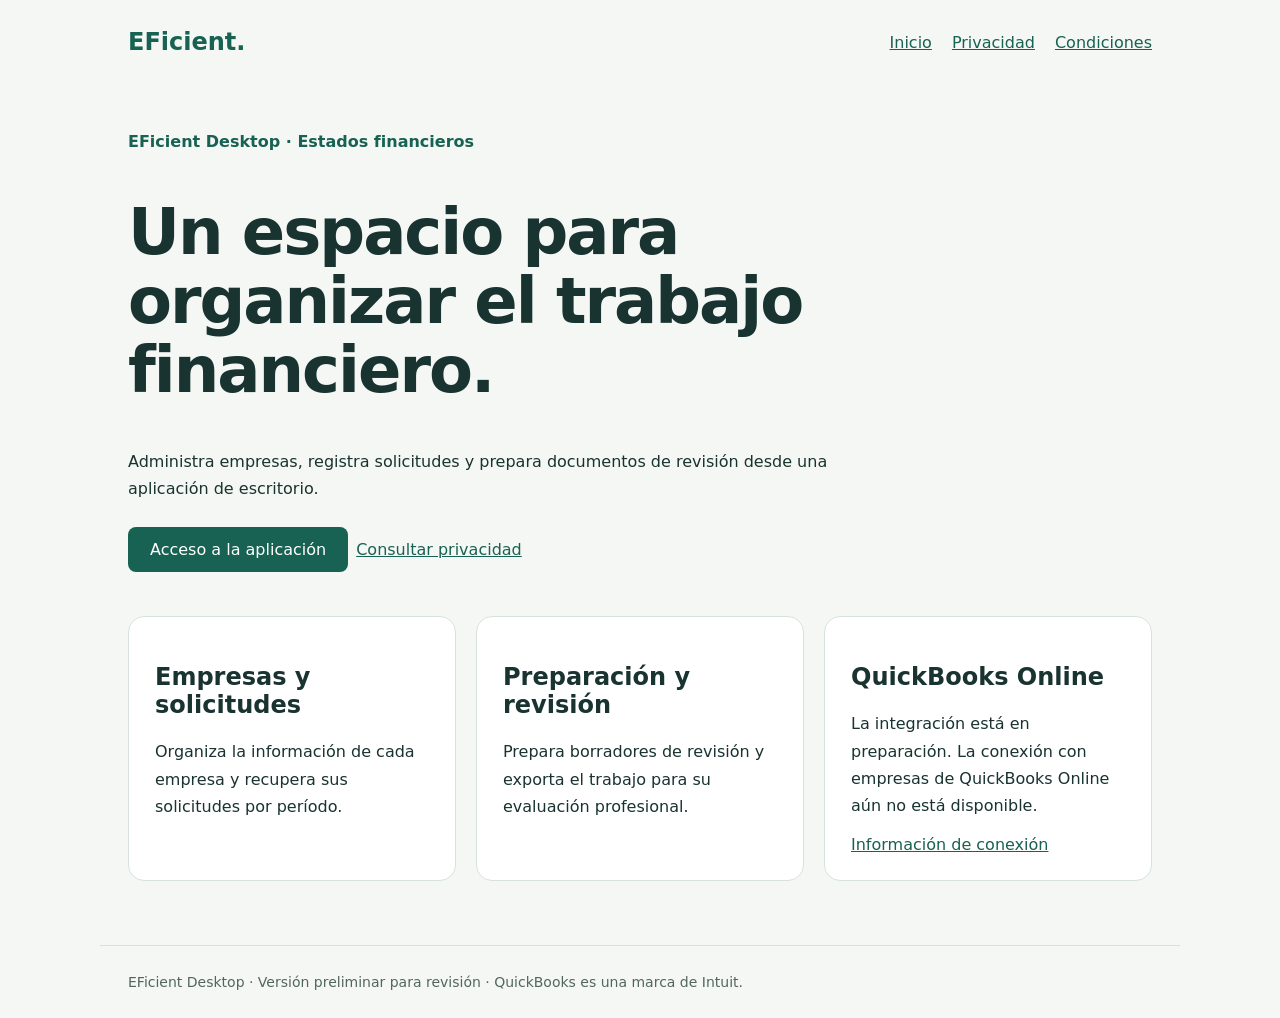
==== index.html @ 205a0fba "Agregar sitio informativo de EFicient para revisión" ====
<!doctype html><html lang="es"><head><meta charset="utf-8"><meta name="viewport" content="width=device-width, initial-scale=1"><title>EFicient · EFicient Desktop</title><meta name="description" content="Información de EFicient Desktop, privacidad y conexión con QuickBooks Online."><link rel="stylesheet" href="styles.css"></head><body><header><a class="brand" href="index.html">EFicient<span aria-hidden="true">.</span></a><nav aria-label="Principal"><a href="index.html">Inicio</a><a href="privacy.html">Privacidad</a><a href="terms.html">Condiciones</a></nav></header><main><p class="eyebrow">EFicient Desktop · Estados financieros</p><h1>Un espacio para organizar el trabajo financiero.</h1><p>Administra empresas, registra solicitudes y prepara documentos de revisión desde una aplicación de escritorio.</p><a class="button" href="launch.html">Acceso a la aplicación</a><a href="privacy.html">Consultar privacidad</a><div class="grid"><section class="card"><h2>Empresas y solicitudes</h2><p>Organiza la información de cada empresa y recupera sus solicitudes por período.</p></section><section class="card"><h2>Preparación y revisión</h2><p>Prepara borradores de revisión y exporta el trabajo para su evaluación profesional.</p></section><section class="card"><h2>QuickBooks Online</h2><p>La integración está en preparación. La conexión con empresas de QuickBooks Online aún no está disponible.</p><a href="connect.html">Información de conexión</a></section></div></main><footer>EFicient Desktop · Versión preliminar para revisión · QuickBooks es una marca de Intuit.</footer></body></html>
---- styles.css ----
:root{font-family:system-ui,sans-serif;color:#193330;background:#f5f7f4}*{box-sizing:border-box}body{margin:0}header,main,footer{max-width:1080px;margin:auto;padding:28px}header{display:flex;justify-content:space-between;align-items:center;gap:20px}a{color:#176252}nav{display:flex;gap:20px;flex-wrap:wrap}.brand{font-size:24px;font-weight:750;text-decoration:none}h1{font-size:clamp(36px,6vw,64px);letter-spacing:-2px;line-height:1.08;max-width:800px}h2{font-size:24px}p,li{line-height:1.7;max-width:780px}.eyebrow{color:#176252;font-weight:650}.notice{border-left:4px solid #ae7420;background:#fff4dc;padding:16px 20px;border-radius:6px}.grid{display:grid;grid-template-columns:repeat(auto-fit,minmax(240px,1fr));gap:20px;margin:36px 0}.card{padding:26px;background:white;border:1px solid #d8e2dc;border-radius:16px}.button{display:inline-block;padding:13px 22px;background:#176252;color:white;border-radius:8px;text-decoration:none;margin:8px 8px 8px 0}footer{border-top:1px solid #d8e2dc;font-size:14px;color:#526660}article{max-width:820px}.legal h1{font-size:42px}a:focus-visible{outline:3px solid #ae7420;outline-offset:5px}@media(max-width:600px){header{align-items:flex-start;flex-direction:column}header,main,footer{padding:22px}}
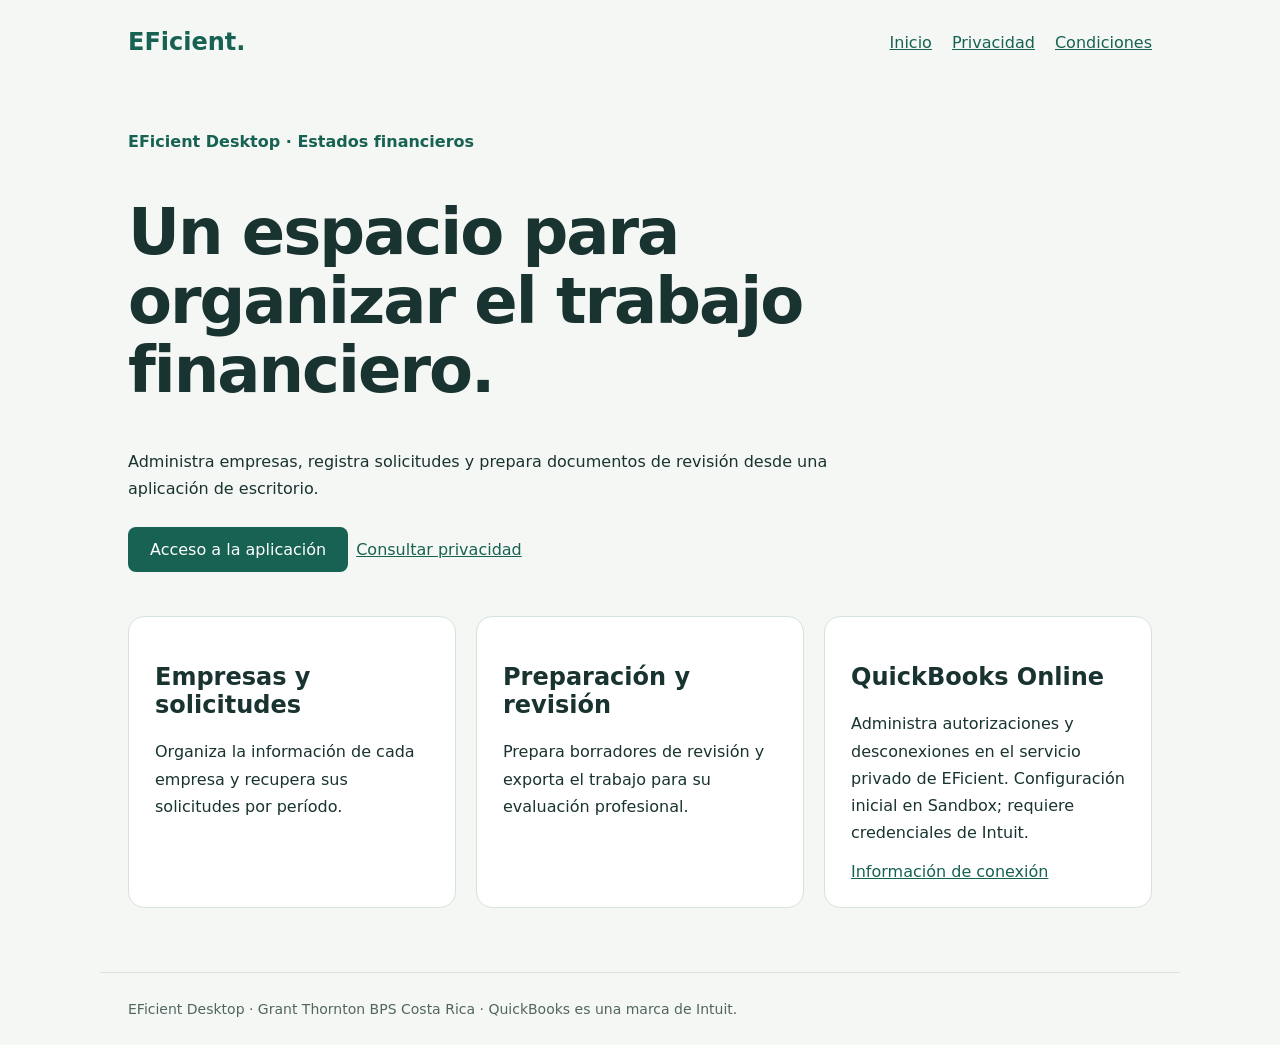
==== commit 20569461: "Completar politicas y vincular servicio OAuth privado" ====
--- a/index.html
+++ b/index.html
@@ -1,3 +1 @@
-<!doctype html><html lang="es"><head><meta charset="utf-8"><meta name="viewport" content="width=device-width, initial-scale=1"><title>EFicient · EFicient Desktop</title><meta name="description" content="Información de EFicient Desktop, privacidad y conexión con QuickBooks Online."><link rel="stylesheet" href="styles.css"></head><body><header><a class="brand" href="index.html">EFicient<span aria-hidden="true">.</span></a><nav aria-label="Principal"><a href="index.html">Inicio</a><a href="privacy.html">Privacidad</a><a href="terms.html">Condiciones</a></nav></header><main><p class="eyebrow">EFicient Desktop · Estados financieros</p><h1>Un espacio para organizar el trabajo financiero.</h1><p>Administra empresas, registra solicitudes y prepara documentos de revisión desde una aplicación de escritorio.</p><a class="button" href="launch.html">Acceso a la aplicación</a><a href="privacy.html">Consultar privacidad</a><div class="grid"><section class="card"><h2>Empresas y solicitudes</h2><p>Organiza la información de cada empresa y recupera sus solicitudes por período.</p></section><section class="card"><h2>Preparación y revisión</h2><p>Prepara borradores de revisión y exporta el trabajo para su evaluación profesional.</p></section><section class="card"><h2>QuickBooks Online</h2><p>La integración está en preparación. La conexión con empresas de QuickBooks Online aún no está disponible.</p><a href="connect.html">Información de conexión</a></section></div></main><footer>EFicient Desktop · Versión preliminar para revisión · QuickBooks es una marca de Intuit.</footer></body></html>
-
-
+<!doctype html><html lang="es"><head><meta charset="utf-8"><meta name="viewport" content="width=device-width, initial-scale=1"><title>EFicient · EFicient Desktop</title><meta name="description" content="Información de EFicient Desktop, privacidad y conexión con QuickBooks Online."><link rel="stylesheet" href="styles.css"></head><body><header><a class="brand" href="index.html">EFicient<span aria-hidden="true">.</span></a><nav aria-label="Principal"><a href="index.html">Inicio</a><a href="privacy.html">Privacidad</a><a href="terms.html">Condiciones</a></nav></header><main><p class="eyebrow">EFicient Desktop · Estados financieros</p><h1>Un espacio para organizar el trabajo financiero.</h1><p>Administra empresas, registra solicitudes y prepara documentos de revisión desde una aplicación de escritorio.</p><a class="button" href="launch.html">Acceso a la aplicación</a><a href="privacy.html">Consultar privacidad</a><div class="grid"><section class="card"><h2>Empresas y solicitudes</h2><p>Organiza la información de cada empresa y recupera sus solicitudes por período.</p></section><section class="card"><h2>Preparación y revisión</h2><p>Prepara borradores de revisión y exporta el trabajo para su evaluación profesional.</p></section><section class="card"><h2>QuickBooks Online</h2><p>Administra autorizaciones y desconexiones en el servicio privado de EFicient. Configuración inicial en Sandbox; requiere credenciales de Intuit.</p><a href="connect.html">Información de conexión</a></section></div></main><footer>EFicient Desktop · Grant Thornton BPS Costa Rica · QuickBooks es una marca de Intuit.</footer></body></html>
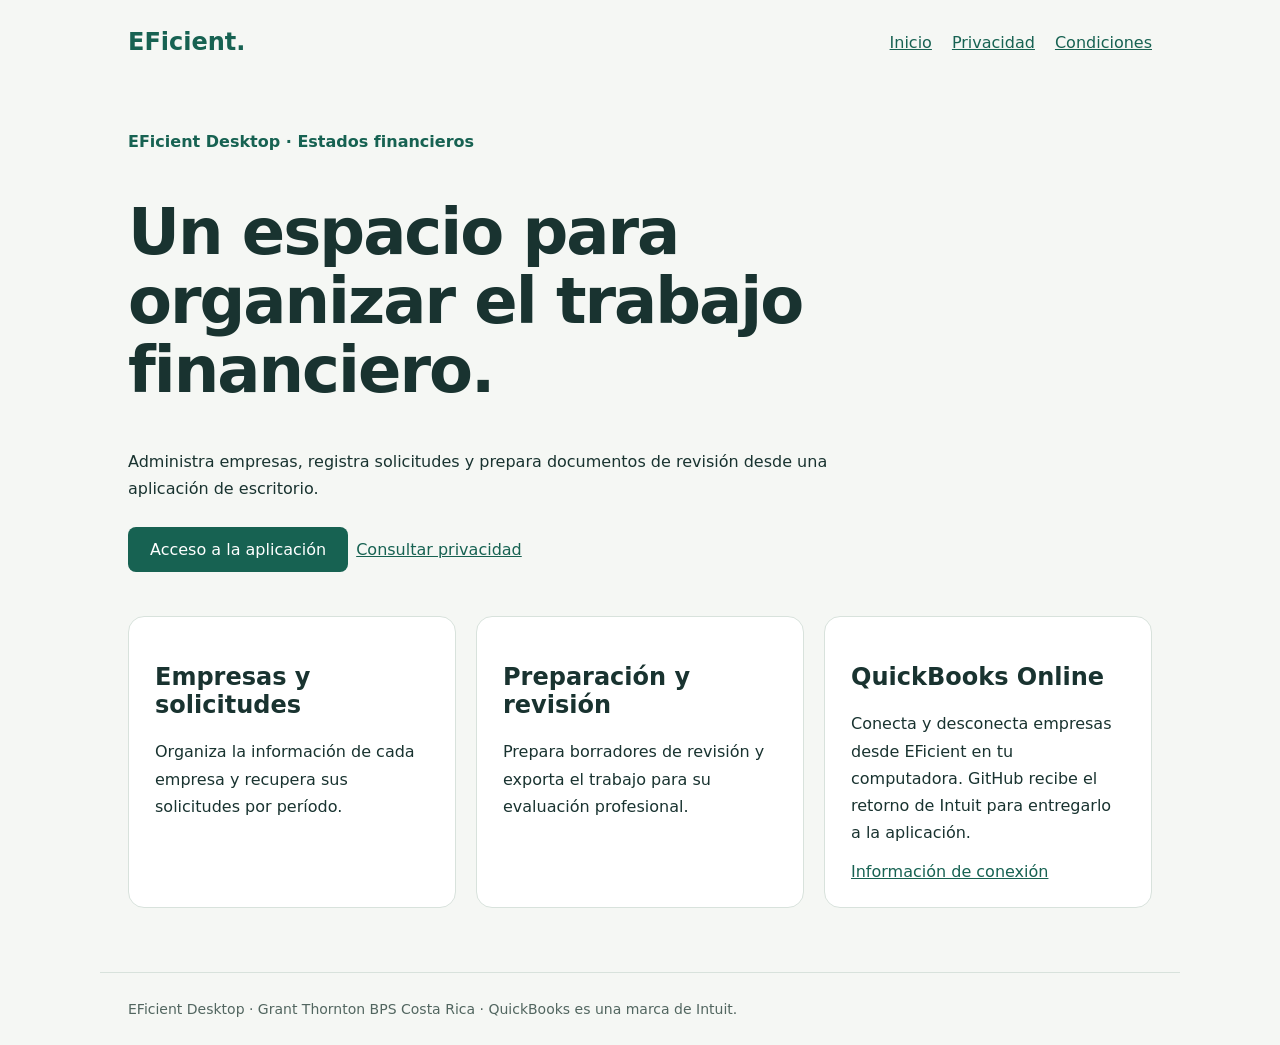
==== commit 3eb14399: "Corregir retorno QBO para guardar la conexión en EFicient local" ====
--- a/index.html
+++ b/index.html
@@ -1 +1 @@
-<!doctype html><html lang="es"><head><meta charset="utf-8"><meta name="viewport" content="width=device-width, initial-scale=1"><title>EFicient · EFicient Desktop</title><meta name="description" content="Información de EFicient Desktop, privacidad y conexión con QuickBooks Online."><link rel="stylesheet" href="styles.css"></head><body><header><a class="brand" href="index.html">EFicient<span aria-hidden="true">.</span></a><nav aria-label="Principal"><a href="index.html">Inicio</a><a href="privacy.html">Privacidad</a><a href="terms.html">Condiciones</a></nav></header><main><p class="eyebrow">EFicient Desktop · Estados financieros</p><h1>Un espacio para organizar el trabajo financiero.</h1><p>Administra empresas, registra solicitudes y prepara documentos de revisión desde una aplicación de escritorio.</p><a class="button" href="launch.html">Acceso a la aplicación</a><a href="privacy.html">Consultar privacidad</a><div class="grid"><section class="card"><h2>Empresas y solicitudes</h2><p>Organiza la información de cada empresa y recupera sus solicitudes por período.</p></section><section class="card"><h2>Preparación y revisión</h2><p>Prepara borradores de revisión y exporta el trabajo para su evaluación profesional.</p></section><section class="card"><h2>QuickBooks Online</h2><p>Administra autorizaciones y desconexiones en el servicio privado de EFicient. Configuración inicial en Sandbox; requiere credenciales de Intuit.</p><a href="connect.html">Información de conexión</a></section></div></main><footer>EFicient Desktop · Grant Thornton BPS Costa Rica · QuickBooks es una marca de Intuit.</footer></body></html>
+<!doctype html><html lang="es"><head><meta charset="utf-8"><meta name="viewport" content="width=device-width, initial-scale=1"><title>EFicient · EFicient Desktop</title><meta name="description" content="Información de EFicient Desktop, privacidad y conexión con QuickBooks Online."><link rel="stylesheet" href="styles.css"></head><body><header><a class="brand" href="index.html">EFicient<span aria-hidden="true">.</span></a><nav aria-label="Principal"><a href="index.html">Inicio</a><a href="privacy.html">Privacidad</a><a href="terms.html">Condiciones</a></nav></header><main><p class="eyebrow">EFicient Desktop · Estados financieros</p><h1>Un espacio para organizar el trabajo financiero.</h1><p>Administra empresas, registra solicitudes y prepara documentos de revisión desde una aplicación de escritorio.</p><a class="button" href="launch.html">Acceso a la aplicación</a><a href="privacy.html">Consultar privacidad</a><div class="grid"><section class="card"><h2>Empresas y solicitudes</h2><p>Organiza la información de cada empresa y recupera sus solicitudes por período.</p></section><section class="card"><h2>Preparación y revisión</h2><p>Prepara borradores de revisión y exporta el trabajo para su evaluación profesional.</p></section><section class="card"><h2>QuickBooks Online</h2><p>Conecta y desconecta empresas desde EFicient en tu computadora. GitHub recibe el retorno de Intuit para entregarlo a la aplicación.</p><a href="connect.html">Información de conexión</a></section></div></main><footer>EFicient Desktop · Grant Thornton BPS Costa Rica · QuickBooks es una marca de Intuit.</footer></body></html>
